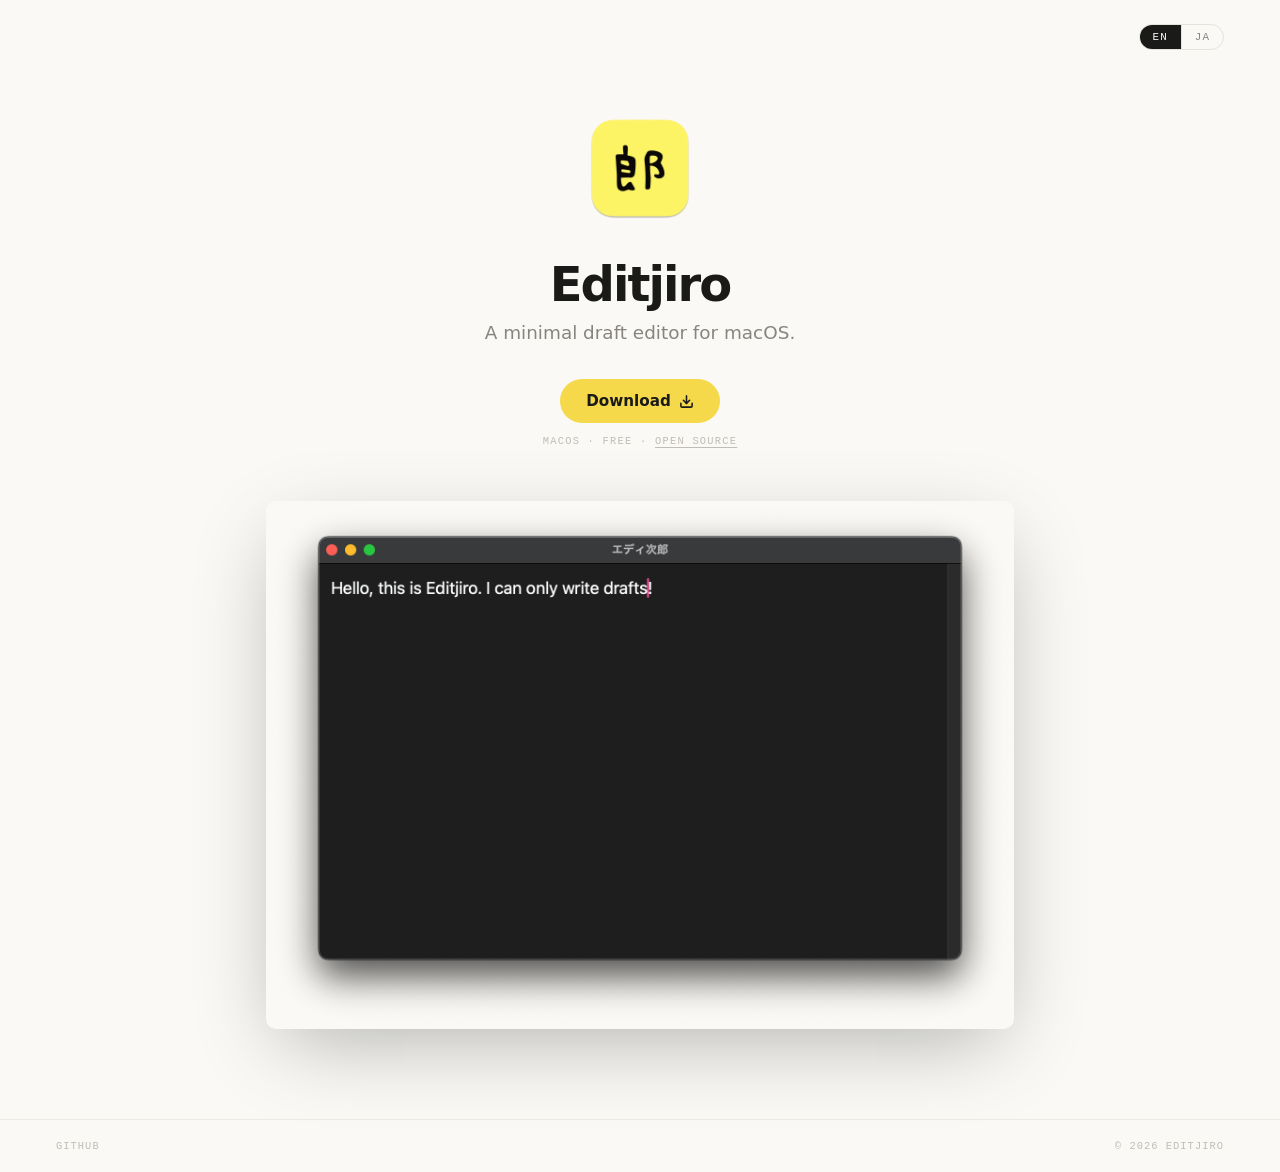
==== public/index.html @ 4242b1f2 "Add service landing page Co-Authored-By: Claude Sonnet 4.6 <noreply@anthropic.com>" ====
<!DOCTYPE html>
<html lang="en">
<head>
  <meta charset="UTF-8">
  <meta name="viewport" content="width=device-width, initial-scale=1.0">
  <title>Editjiro — Draft editor for macOS</title>
  <meta name="description" content="A minimal draft editor for macOS. Free and open source.">
  <meta name="author" content="morishin">
  <meta name="robots" content="index, follow">
  <link rel="canonical" href="https://editjiro.morishin.me/">
  <link rel="alternate" hreflang="en" href="https://editjiro.morishin.me/">
  <link rel="alternate" hreflang="ja" href="https://editjiro.morishin.me/ja/">
  <link rel="alternate" hreflang="x-default" href="https://editjiro.morishin.me/">
  <link rel="icon" type="image/webp" href="assets/icon.webp">
  <meta property="og:type" content="website">
  <meta property="og:title" content="Editjiro — Draft editor for macOS">
  <meta property="og:description" content="A minimal draft editor for macOS. Free and open source.">
  <meta property="og:url" content="https://editjiro.morishin.me/">
  <meta property="og:image" content="https://editjiro.morishin.me/assets/screenshot.png">
  <meta name="twitter:card" content="summary_large_image">
  <meta name="twitter:title" content="Editjiro — Draft editor for macOS">
  <meta name="twitter:description" content="A minimal draft editor for macOS. Free and open source.">
  <meta name="twitter:image" content="https://editjiro.morishin.me/assets/screenshot.png">
  <meta name="twitter:creator" content="@morishin127">
  <link rel="stylesheet" href="assets/style.css">
</head>
<body>

<nav class="lang-switch">
  <a href="/" class="active">EN</a>
  <a href="/ja/">JA</a>
</nav>

<main>
  <section class="hero">
    <img class="app-icon" src="assets/icon.webp" alt="Editjiro" width="120" height="120">
    <h1>Editjiro</h1>
    <p class="sub">A minimal draft editor for macOS.</p>
    <a href="https://github.com/morishin/Editjiro/releases/latest" class="cta">
      Download
      <svg viewBox="0 0 24 24" fill="none" stroke="currentColor" stroke-width="2.5" stroke-linecap="round" stroke-linejoin="round" aria-hidden="true"><path d="M21 15v4a2 2 0 0 1-2 2H5a2 2 0 0 1-2-2v-4"/><polyline points="7 10 12 15 17 10"/><line x1="12" y1="15" x2="12" y2="3"/></svg>
    </a>
    <p class="cta-note">macOS &middot; Free &middot; <a href="https://github.com/morishin/Editjiro">Open Source</a></p>
  </section>

  <section class="screenshot">
    <img src="assets/screenshot.png" alt="Editjiro screenshot" width="796" height="562">
  </section>
</main>

<footer>
  <a href="https://github.com/morishin/Editjiro">GitHub</a>
  <span>&copy; 2026 Editjiro</span>
</footer>

</body>
</html>
---- public/assets/style.css ----
*, *::before, *::after { margin: 0; padding: 0; box-sizing: border-box; }

:root {
  --bg:    #faf9f5;
  --ink:   #1a1a18;
  --ink-2: #888580;
  --ink-3: #c0bdb6;
  --accent: #f5d94a;
  --pad: clamp(20px, 5vw, 56px);
  --font: system-ui, -apple-system, "Helvetica Neue", sans-serif;
  --mono: ui-monospace, "SF Mono", Menlo, monospace;
}

@media (prefers-color-scheme: dark) {
  :root {
    --bg:    #141410;
    --ink:   #f0ede3;
    --ink-2: #948f85;
    --ink-3: #4a4840;
  }
}

html { -webkit-text-size-adjust: 100%; }

body {
  font-family: var(--font);
  background: var(--bg);
  color: var(--ink);
  -webkit-font-smoothing: antialiased;
  min-height: 100vh;
}

a { color: inherit; text-decoration: none; }

/* ── Lang switch ── */
.lang-switch {
  position: absolute;
  top: 24px;
  right: var(--pad);
  display: inline-flex;
  font-family: var(--mono);
  font-size: 0.68rem;
  font-weight: 500;
  letter-spacing: 0.1em;
  text-transform: uppercase;
  border: 1px solid rgba(128, 120, 100, 0.18);
  border-radius: 999px;
  overflow: hidden;
}
.lang-switch a {
  padding: 6px 13px;
  color: var(--ink-2);
  transition: background 0.15s, color 0.15s;
}
.lang-switch a + a { border-left: 1px solid rgba(128, 120, 100, 0.18); }
.lang-switch a.active { background: var(--ink); color: var(--bg); }
.lang-switch a:hover:not(.active) { color: var(--ink); }

/* ── Hero ── */
main {
  display: flex;
  flex-direction: column;
  align-items: center;
}

.hero {
  display: flex;
  flex-direction: column;
  align-items: center;
  text-align: center;
  padding: clamp(64px, 12vh, 110px) var(--pad) clamp(40px, 6vh, 64px);
}

.app-icon {
  width: 120px;
  height: 120px;
  border-radius: 26px;
  margin-bottom: 28px;
}

h1 {
  font-size: clamp(2rem, 5vw, 3rem);
  font-weight: 700;
  letter-spacing: -0.04em;
  margin-bottom: 10px;
}

.sub {
  font-size: clamp(1rem, 2vw, 1.15rem);
  color: var(--ink-2);
  margin-bottom: 36px;
}

.cta {
  display: inline-flex;
  align-items: center;
  gap: 8px;
  padding: 13px 26px;
  background: var(--accent);
  color: #1a1a18;
  font-weight: 600;
  font-size: 0.95rem;
  border-radius: 999px;
  transition: opacity 0.2s, transform 0.2s;
  margin-bottom: 12px;
}
.cta svg { width: 15px; height: 15px; }
.cta:hover { opacity: 0.85; transform: translateY(-1px); }

.cta-note {
  font-family: var(--mono);
  font-size: 0.65rem;
  text-transform: uppercase;
  letter-spacing: 0.12em;
  color: var(--ink-3);
}
.cta-note a {
  color: inherit;
  text-decoration: underline;
  text-underline-offset: 3px;
}
.cta-note a:hover { color: var(--ink-2); }

/* ── Screenshot ── */
.screenshot {
  width: 100%;
  max-width: 860px;
  padding: 0 var(--pad) clamp(60px, 10vh, 100px);
}

.screenshot img {
  width: 100%;
  height: auto;
  border-radius: 10px;
  box-shadow: 0 24px 80px -16px rgba(0, 0, 0, 0.3);
  display: block;
}

@media (prefers-color-scheme: dark) {
  .screenshot img {
    box-shadow: 0 24px 80px -16px rgba(0, 0, 0, 0.7);
  }
}

/* ── Footer ── */
footer {
  border-top: 1px solid rgba(128, 120, 100, 0.12);
  padding: 20px var(--pad);
  display: flex;
  align-items: center;
  justify-content: space-between;
  font-family: var(--mono);
  font-size: 0.65rem;
  text-transform: uppercase;
  letter-spacing: 0.1em;
  color: var(--ink-3);
}
footer a:hover { color: var(--ink-2); }
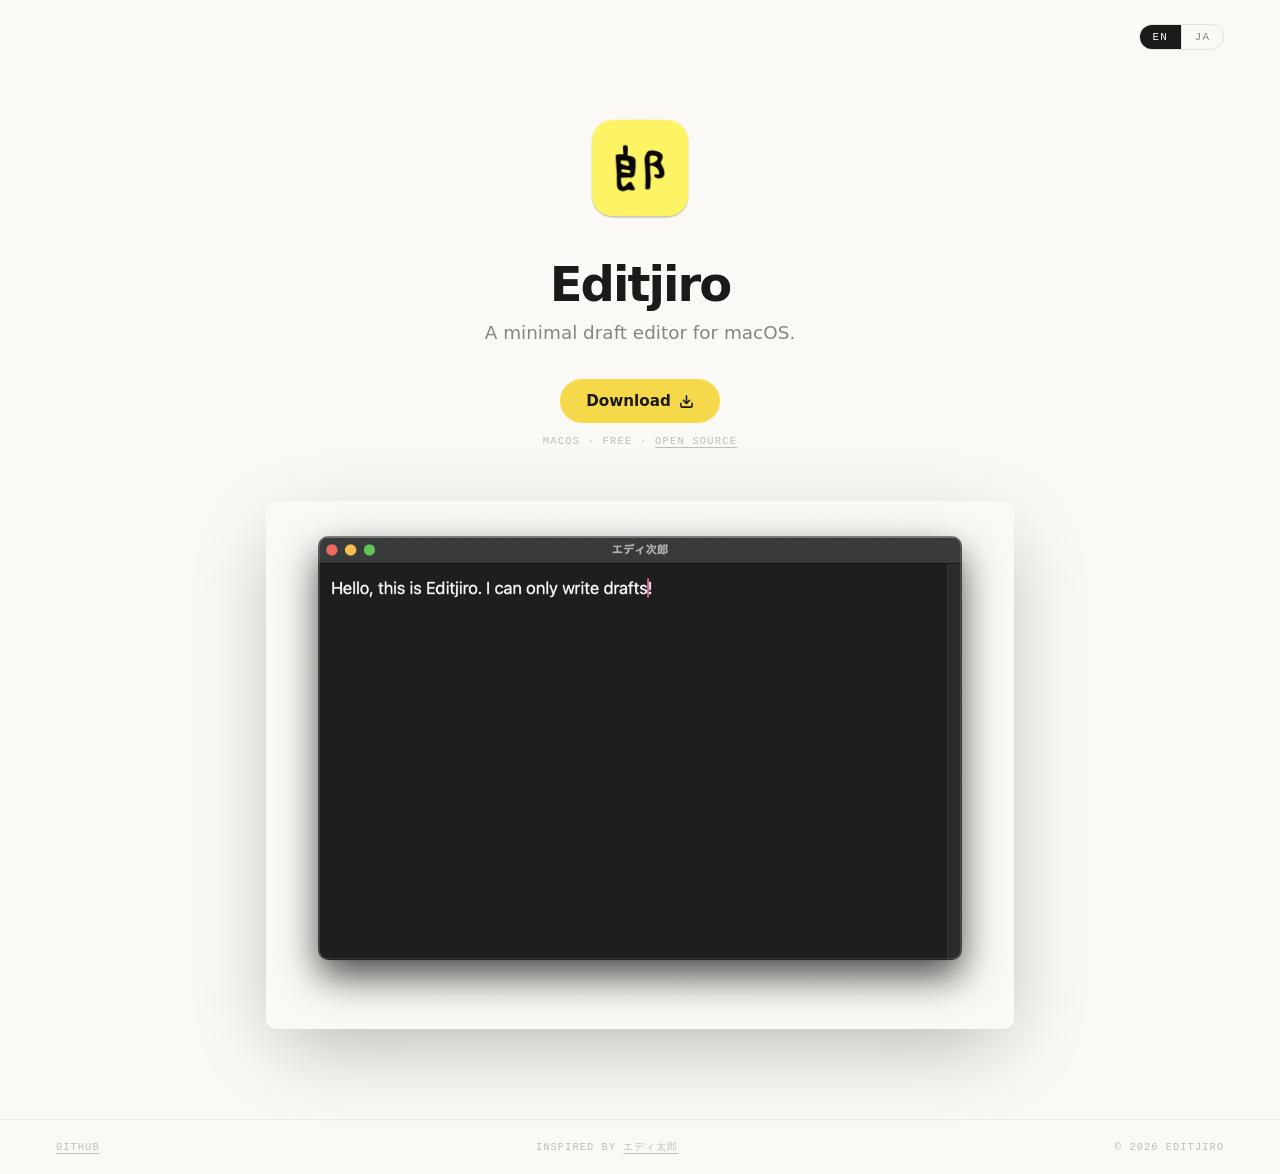
==== commit aebfaaee: "Optimize screenshot: resize to 1200px and convert to WebP 304 KB PNG → 83 KB WebP (lossless, −73%)  " ====
--- a/public/index.html
+++ b/public/index.html
@@ -16,11 +16,11 @@
   <meta property="og:title" content="Editjiro — Draft editor for macOS">
   <meta property="og:description" content="A minimal draft editor for macOS. Free and open source.">
   <meta property="og:url" content="https://editjiro.morishin.me/">
-  <meta property="og:image" content="https://editjiro.morishin.me/assets/screenshot.png">
+  <meta property="og:image" content="https://editjiro.morishin.me/assets/screenshot.webp">
   <meta name="twitter:card" content="summary_large_image">
   <meta name="twitter:title" content="Editjiro — Draft editor for macOS">
   <meta name="twitter:description" content="A minimal draft editor for macOS. Free and open source.">
-  <meta name="twitter:image" content="https://editjiro.morishin.me/assets/screenshot.png">
+  <meta name="twitter:image" content="https://editjiro.morishin.me/assets/screenshot.webp">
   <meta name="twitter:creator" content="@morishin127">
   <link rel="stylesheet" href="assets/style.css">
 </head>
@@ -44,12 +44,13 @@
   </section>
 
   <section class="screenshot">
-    <img src="assets/screenshot.png" alt="Editjiro screenshot" width="796" height="562">
+    <img src="assets/screenshot.webp" alt="Editjiro screenshot" width="1200" height="847">
   </section>
 </main>
 
 <footer>
   <a href="https://github.com/morishin/Editjiro">GitHub</a>
+  <span>Inspired by <a href="https://editaro.com/">エディ太郎</a></span>
   <span>&copy; 2026 Editjiro</span>
 </footer>
 
--- a/public/assets/style.css
+++ b/public/assets/style.css
@@ -155,4 +155,5 @@
   letter-spacing: 0.1em;
   color: var(--ink-3);
 }
+footer a { text-decoration: underline; text-underline-offset: 3px; }
 footer a:hover { color: var(--ink-2); }
